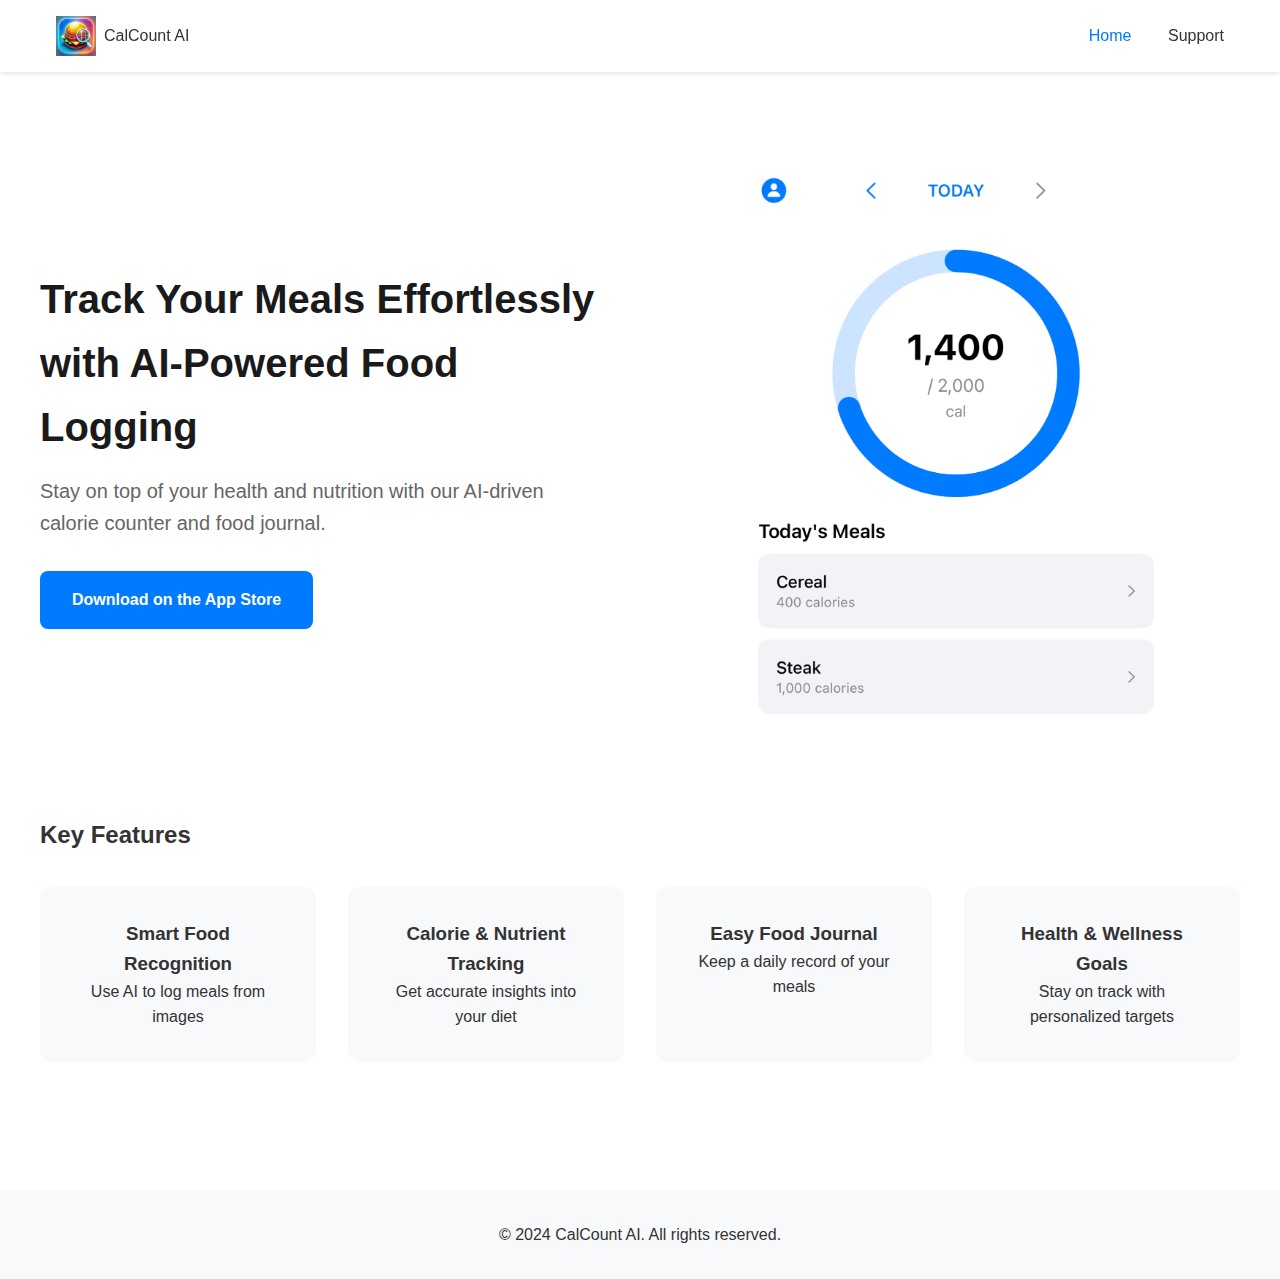
==== index.html @ ee8e9631 "init web" ====
<!DOCTYPE html>
<html lang="en">
<head>
    <meta charset="UTF-8">
    <meta name="viewport" content="width=device-width, initial-scale=1.0">
    <title>CalCount AI - Smart Food Logging</title>
    <link rel="stylesheet" href="styles.css">
</head>
<body>
    <nav>
        <div class="nav-container">
            <div class="logo">
                <img src="media/app_icon.png" alt="CalCount AI Logo" class="app-icon">
                <span>CalCount AI</span>
            </div>
            <div class="nav-links">
                <a href="index.html" class="active">Home</a>
                <a href="support.html">Support</a>
            </div>
        </div>
    </nav>

    <main>
        <div class="hero">
            <div class="hero-content">
                <h1>Track Your Meals Effortlessly with AI-Powered Food Logging</h1>
                <p class="subtitle">Stay on top of your health and nutrition with our AI-driven calorie counter and food journal.</p>
                <a href="https://apps.apple.com/dummy-link" class="app-store-button">
                    Download on the App Store
                </a>
            </div>
            <div class="hero-image">
                <img src="media/iphone_screenshot.png" alt="CalCount AI App Screenshot" class="phone-screenshot">
            </div>
        </div>

        <div class="features">
            <h2>Key Features</h2>
            <div class="feature-grid">
                <div class="feature-card">
                    <h3>Smart Food Recognition</h3>
                    <p>Use AI to log meals from images</p>
                </div>
                <div class="feature-card">
                    <h3>Calorie & Nutrient Tracking</h3>
                    <p>Get accurate insights into your diet</p>
                </div>
                <div class="feature-card">
                    <h3>Easy Food Journal</h3>
                    <p>Keep a daily record of your meals</p>
                </div>
                <div class="feature-card">
                    <h3>Health & Wellness Goals</h3>
                    <p>Stay on track with personalized targets</p>
                </div>
            </div>
        </div>
    </main>

    <footer>
        <p>&copy; 2024 CalCount AI. All rights reserved.</p>
    </footer>
</body>
</html>
---- styles.css ----
/* Reset and base styles */
* {
    margin: 0;
    padding: 0;
    box-sizing: border-box;
}

body {
    font-family: -apple-system, BlinkMacSystemFont, 'Segoe UI', Roboto, Oxygen, Ubuntu, Cantarell, sans-serif;
    line-height: 1.6;
    color: #333;
}

/* Navigation */
nav {
    background-color: #fff;
    box-shadow: 0 2px 4px rgba(0,0,0,0.1);
    position: fixed;
    width: 100%;
    top: 0;
    z-index: 1000;
}

.nav-container {
    max-width: 1200px;
    margin: 0 auto;
    padding: 1rem;
    display: flex;
    justify-content: space-between;
    align-items: center;
}

.logo {
    display: flex;
    align-items: center;
    gap: 0.5rem;
}

.app-icon {
    width: 40px;
    height: 40px;
}

.nav-links a {
    text-decoration: none;
    color: #333;
    margin-left: 2rem;
    font-weight: 500;
}

.nav-links a.active {
    color: #007AFF;
}

/* Main content */
main {
    margin-top: 80px;
    padding: 2rem;
}

.hero {
    max-width: 1200px;
    margin: 0 auto;
    display: flex;
    align-items: center;
    gap: 4rem;
    padding: 2rem 0;
}

.hero-content {
    flex: 1;
}

.hero-image {
    flex: 1;
    display: flex;
    justify-content: center;
}

.phone-screenshot {
    max-width: 80%;
    height: auto;
    object-fit: cover;
    object-position: center;
    clip-path: inset(0 2% 0 2%);
}

h1 {
    font-size: 2.5rem;
    margin-bottom: 1rem;
    color: #1a1a1a;
}

.subtitle {
    font-size: 1.25rem;
    color: #666;
    margin-bottom: 2rem;
}

.app-store-button {
    display: inline-block;
    background-color: #007AFF;
    color: white;
    padding: 1rem 2rem;
    border-radius: 8px;
    text-decoration: none;
    font-weight: 600;
    transition: background-color 0.3s;
}

.app-store-button:hover {
    background-color: #0056b3;
}

/* Features section */
.features {
    max-width: 1200px;
    margin: 2rem auto;
}

.feature-grid {
    display: grid;
    grid-template-columns: repeat(auto-fit, minmax(250px, 1fr));
    gap: 2rem;
    margin-top: 2rem;
}

.feature-card {
    background-color: #f8f9fa;
    padding: 2rem;
    border-radius: 12px;
    text-align: center;
}

/* Support page styles */
.support-container {
    max-width: 800px;
    margin: 0 auto;
}

.contact-section, .faq-section {
    margin: 2rem 0;
    padding: 2rem;
    background-color: #f8f9fa;
    border-radius: 12px;
}

.faq-item {
    margin: 1.5rem 0;
}

.faq-item h3 {
    color: #007AFF;
    margin-bottom: 0.5rem;
}

/* Footer */
footer {
    text-align: center;
    padding: 2rem;
    background-color: #f8f9fa;
    margin-top: 4rem;
}

/* Responsive design */
@media (max-width: 768px) {
    .hero {
        flex-direction: column;
        text-align: center;
        gap: 2rem;
    }

    .nav-container {
        flex-direction: column;
        gap: 1rem;
    }

    .nav-links {
        display: flex;
        gap: 1rem;
    }

    .nav-links a {
        margin-left: 0;
    }
}
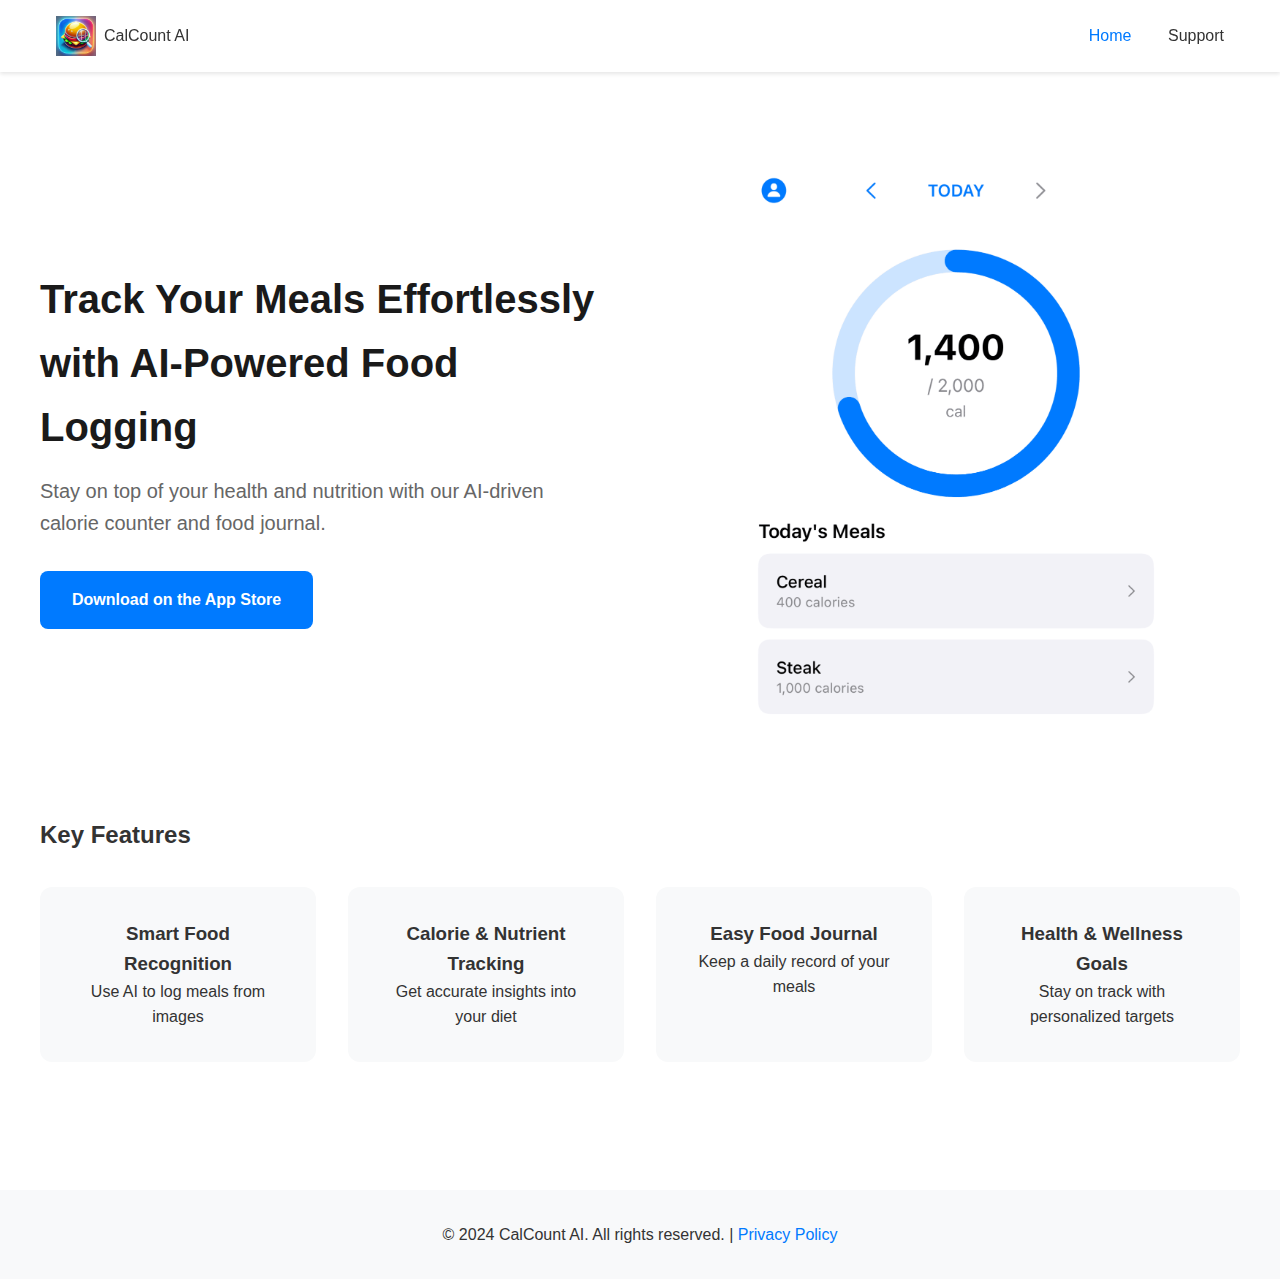
==== commit 8f73dc78: "ppolicy" ====
--- a/index.html
+++ b/index.html
@@ -58,7 +58,7 @@
     </main>
 
     <footer>
-        <p>&copy; 2024 CalCount AI. All rights reserved.</p>
+        <p>&copy; 2024 CalCount AI. All rights reserved. | <a href="privacy.html">Privacy Policy</a></p>
     </footer>
 </body>
 </html> --- a/styles.css
+++ b/styles.css
@@ -162,6 +162,50 @@
     margin-top: 4rem;
 }
 
+/* Privacy page styles */
+.privacy-container {
+    max-width: 800px;
+    margin: 0 auto;
+}
+
+.privacy-section {
+    margin: 2rem 0;
+    padding: 2rem;
+    background-color: #f8f9fa;
+    border-radius: 12px;
+}
+
+.privacy-section h2 {
+    color: #007AFF;
+    margin-bottom: 1rem;
+}
+
+.privacy-section ul {
+    list-style-type: disc;
+    margin-left: 1.5rem;
+    margin-top: 1rem;
+}
+
+.privacy-section li {
+    margin-bottom: 0.5rem;
+}
+
+.last-updated {
+    color: #666;
+    font-style: italic;
+    margin-bottom: 2rem;
+}
+
+/* Update footer styles to handle the link */
+footer a {
+    color: #007AFF;
+    text-decoration: none;
+}
+
+footer a:hover {
+    text-decoration: underline;
+}
+
 /* Responsive design */
 @media (max-width: 768px) {
     .hero {
